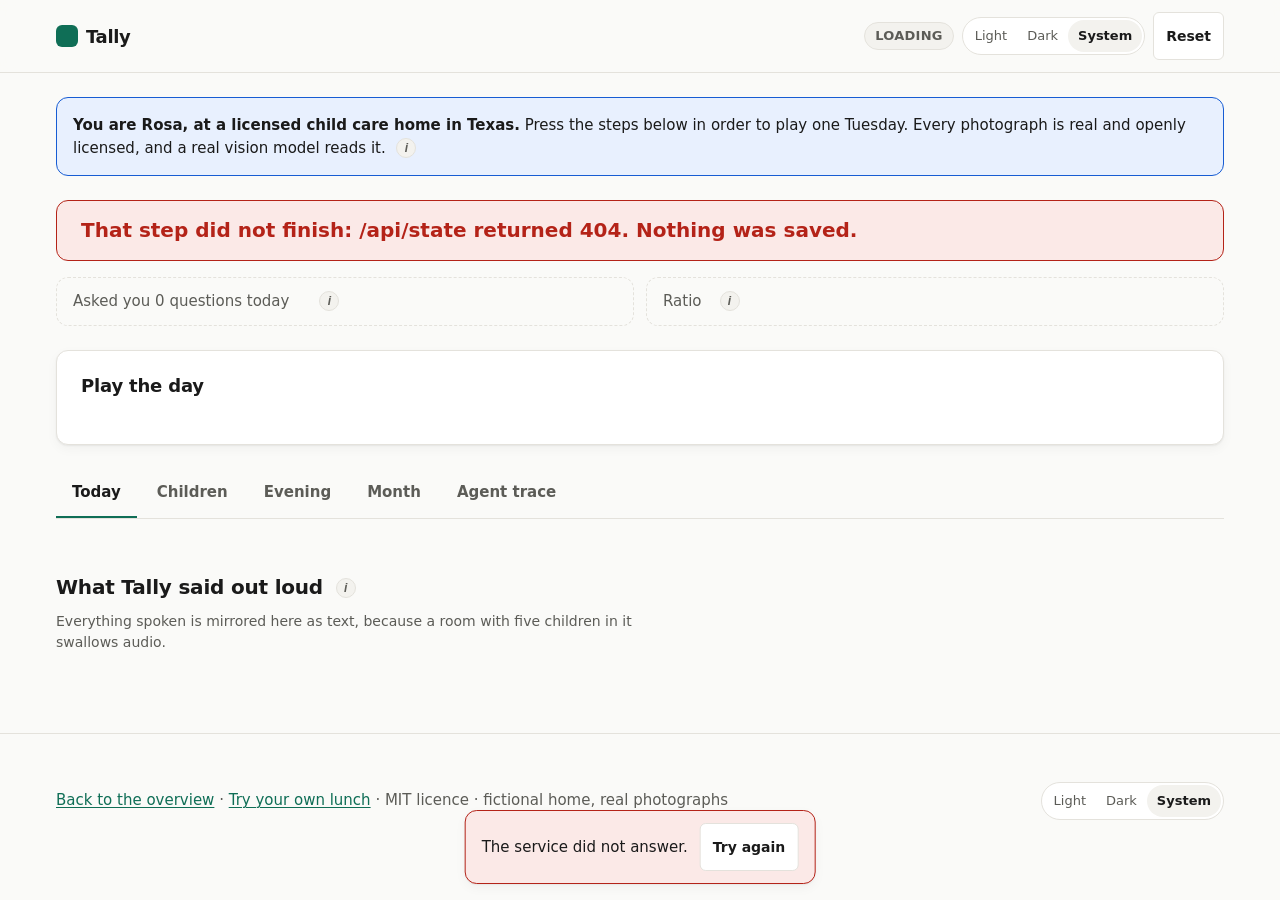
==== web/app.html @ 19abfe96 "feat: bring your own lunch, and a verdict that makes sense without a roster The photo endpoint exist" ====
<!doctype html>
<html lang="en">
<head>
<meta charset="utf-8">
<meta name="viewport" content="width=device-width, initial-scale=1">
<title>Tally: Rosa's day</title>
<meta name="description" content="The live Tally demo. Play one Tuesday at a home child care provider and watch a real vision model read real photographs and a versioned rulebook decide what gets paid.">
<script>
  (function () {
    try {
      var m = localStorage.getItem("tally-theme");
      if (m && m !== "system") document.documentElement.setAttribute("data-theme", m);
    } catch (e) {}
  })();
</script>
<link rel="stylesheet" href="styles.css">
<link rel="stylesheet" href="app.css">
<link rel="icon" href="data:image/svg+xml,<svg xmlns='http://www.w3.org/2000/svg' viewBox='0 0 32 32'><rect width='32' height='32' rx='7' fill='%230F6E56'/></svg>">
</head>
<body class="app">
<a class="skip" href="#main">Skip to content</a>

<header class="site">
  <div class="bar">
    <a class="brand" href="index.html"><span class="mark" aria-hidden="true"></span> Tally</a>
    <div class="header-actions">
      <span class="badge neutral" id="clock" aria-live="polite">loading</span>
      <div class="theme-toggle"></div>
      <button class="btn small" id="reset" type="button">Reset</button>
    </div>
  </div>
</header>

<main id="main" class="wrap" style="padding-top:var(--s5);padding-bottom:var(--s8)">

  <div class="notice" style="margin-bottom:var(--s5)">
    <strong>You are Rosa, at a licensed child care home in Texas.</strong>
    Press the steps below in order to play one Tuesday. Every photograph is real and openly
    licensed, and a real vision model reads it.
    <button class="info" data-tip="judge_mode" data-label="judge mode"></button>
  </div>

  <div class="stack" style="margin-bottom:var(--s5)">
    <div class="status-line" id="status" role="status" aria-live="polite">Loading the day</div>
    <div class="row-2">
      <div class="quiet-meter">
        <span id="quiet-text">Asked you 0 questions today</span>
        <span class="pips" id="quiet-pips" aria-hidden="true"></span>
        <button class="info" data-tip="question_budget" data-label="the question budget"></button>
      </div>
      <div class="quiet-meter">
        <span id="ratio-text">Ratio</span>
        <button class="info" data-tip="ratio" data-label="the ratio"></button>
      </div>
    </div>
  </div>

  <section class="card" style="margin-bottom:var(--s5)" aria-labelledby="steps-h">
    <h2 id="steps-h" style="font-size:1.125rem">Play the day</h2>
    <div class="btn-row" id="steps"></div>
    <p class="small muted" id="step-detail" style="margin-top:var(--s3);margin-bottom:0"></p>
  </section>

  <div class="tabs" role="tablist" aria-label="Sections">
    <button role="tab" id="tab-today" aria-selected="true" aria-controls="panel-today">Today</button>
    <button role="tab" id="tab-children" aria-selected="false" aria-controls="panel-children">Children</button>
    <button role="tab" id="tab-evening" aria-selected="false" aria-controls="panel-evening">Evening</button>
    <button role="tab" id="tab-month" aria-selected="false" aria-controls="panel-month">Month</button>
    <button role="tab" id="tab-trace" aria-selected="false" aria-controls="panel-trace">Agent trace</button>
  </div>

  <div id="panel-today" role="tabpanel" aria-labelledby="tab-today" style="padding-top:var(--s5)">
    <div class="stack" id="meals"></div>
    <h3 style="margin-top:var(--s6)">What Tally said out loud
      <button class="info" data-tip="agent_gate" data-label="spoken output"></button></h3>
    <p class="small muted" style="margin-top:0">Everything spoken is mirrored here as text, because a
      room with five children in it swallows audio.</p>
    <div class="said" id="said"></div>
  </div>

  <div id="panel-children" role="tabpanel" aria-labelledby="tab-children" hidden style="padding-top:var(--s5)">
    <div class="grid cols-3" id="children"></div>
  </div>

  <div id="panel-evening" role="tabpanel" aria-labelledby="tab-evening" hidden style="padding-top:var(--s5)">
    <div class="stack" id="evening"></div>
  </div>

  <div id="panel-month" role="tabpanel" aria-labelledby="tab-month" hidden style="padding-top:var(--s5)">
    <div class="stack" id="month"></div>
  </div>

  <div id="panel-trace" role="tabpanel" aria-labelledby="tab-trace" hidden style="padding-top:var(--s5)">
    <p class="muted small">Every step the agents took, in order.
      <button class="info" data-tip="agentcore_observability" data-label="the trace"></button></p>
    <div class="trace-list" id="trace"></div>
  </div>

</main>

<footer class="site">
  <div class="wrap">
    <div><a href="index.html">Back to the overview</a> &middot; <a href="try.html">Try your own lunch</a> &middot; MIT licence &middot; fictional home, real photographs</div>
    <div class="theme-toggle"></div>
  </div>
</footer>

<script src="infotips.js"></script>
<script src="common.js"></script>
<script src="app.js"></script>
</body>
</html>
---- web/styles.css ----
/* Tally design system. Tokens first, then components.
   Light and dark are both first class. Nothing here depends on a build step. */

:root {
  --bg: #FAFAF8;
  --surface: #FFFFFF;
  --surface-2: #F3F2EE;
  --text: #1A1A1A;
  --text-muted: #5C5C57;
  --border: #E4E2DC;
  --accent: #0F6E56;
  --accent-text: #FFFFFF;
  --accent-soft: #E3F3ED;
  --success: #1F7A4D;
  --success-soft: #E6F4EC;
  --warning: #9A6700;
  --warning-soft: #FBF1DC;
  --danger: #B42318;
  --danger-soft: #FBE9E7;
  --info: #175CD3;
  --info-soft: #E8F0FE;
  --shadow: 0 1px 2px rgba(0, 0, 0, .06), 0 4px 12px rgba(0, 0, 0, .04);

  --r-sm: 6px;
  --r-md: 12px;
  --r-pill: 999px;
  --s1: 4px; --s2: 8px; --s3: 12px; --s4: 16px; --s5: 24px;
  --s6: 32px; --s7: 48px; --s8: 64px; --s9: 96px;
  --sans: Inter, ui-sans-serif, system-ui, -apple-system, "Segoe UI", Roboto, Helvetica, Arial, sans-serif;
  --mono: "JetBrains Mono", ui-monospace, SFMono-Regular, Menlo, Consolas, monospace;
  --maxw: 1200px;
}

@media (prefers-color-scheme: dark) {
  :root:not([data-theme="light"]) {
    --bg: #121212; --surface: #1C1C1C; --surface-2: #262626;
    --text: #ECECEA; --text-muted: #A3A39E; --border: #2E2E2E;
    --accent: #4FC79E; --accent-text: #0E0E0E; --accent-soft: #10281F;
    --success: #4CC38A; --success-soft: #14301F;
    --warning: #F5B324; --warning-soft: #33280D;
    --danger: #F97066; --danger-soft: #341A18;
    --info: #84AEFF; --info-soft: #16233D;
    --shadow: none;
  }
}

:root[data-theme="dark"] {
  --bg: #121212; --surface: #1C1C1C; --surface-2: #262626;
  --text: #ECECEA; --text-muted: #A3A39E; --border: #2E2E2E;
  --accent: #4FC79E; --accent-text: #0E0E0E; --accent-soft: #10281F;
  --success: #4CC38A; --success-soft: #14301F;
  --warning: #F5B324; --warning-soft: #33280D;
  --danger: #F97066; --danger-soft: #341A18;
  --info: #84AEFF; --info-soft: #16233D;
  --shadow: none;
}

*, *::before, *::after { box-sizing: border-box; }

html { color-scheme: light dark; }
:root[data-theme="dark"] { color-scheme: dark; }
:root[data-theme="light"] { color-scheme: light; }

body {
  margin: 0;
  background: var(--bg);
  color: var(--text);
  font-family: var(--sans);
  font-size: 16px;
  line-height: 1.5;
  -webkit-font-smoothing: antialiased;
}

/* Product screens get larger type: chiefs read them on a phone, often over 50. */
body.app { font-size: 18px; }

img, svg { max-width: 100%; }
a { color: var(--accent); text-decoration-thickness: 1px; text-underline-offset: 2px; }
h1, h2, h3, h4 { line-height: 1.2; margin: 0 0 var(--s3); font-weight: 650; letter-spacing: -.01em; }
h1 { font-size: clamp(2rem, 5vw, 3.25rem); }
h2 { font-size: clamp(1.5rem, 3.5vw, 2rem); }
h3 { font-size: 1.25rem; }
p { margin: 0 0 var(--s4); max-width: 68ch; }
ul, ol { max-width: 68ch; }
code, pre { font-family: var(--mono); font-size: .875em; }

:focus-visible {
  outline: 2px solid var(--accent);
  outline-offset: 2px;
  border-radius: var(--r-sm);
}

.skip {
  position: absolute; left: -9999px; top: 0; padding: var(--s3) var(--s4);
  background: var(--accent); color: var(--accent-text); z-index: 100; border-radius: 0 0 var(--r-sm) 0;
}
.skip:focus { left: 0; }

.wrap { max-width: var(--maxw); margin: 0 auto; padding: 0 var(--s4); }
.stack > * + * { margin-top: var(--s4); }
.muted { color: var(--text-muted); }
.small { font-size: .875rem; }
.center { text-align: center; }
.nowrap { white-space: nowrap; }
.scroll-x { overflow-x: auto; }

/* Header ------------------------------------------------------------------ */
header.site {
  position: sticky; top: 0; z-index: 40;
  background: color-mix(in srgb, var(--bg) 88%, transparent);
  backdrop-filter: blur(8px);
  border-bottom: 1px solid var(--border);
}
header.site .bar {
  display: flex; align-items: center; gap: var(--s4);
  max-width: var(--maxw); margin: 0 auto; padding: var(--s3) var(--s4);
}
.brand {
  display: inline-flex; align-items: center; gap: var(--s2);
  font-weight: 700; letter-spacing: -.02em; font-size: 1.125rem;
  color: var(--text); text-decoration: none;
}
.brand .mark {
  width: 22px; height: 22px; border-radius: var(--r-sm);
  background: var(--accent); display: inline-block; flex: none;
}
header.site nav { display: none; margin-left: auto; gap: var(--s4); align-items: center; }
header.site nav a { color: var(--text-muted); text-decoration: none; font-size: .9375rem; }
header.site nav a:hover { color: var(--text); }
.header-actions { margin-left: auto; display: flex; gap: var(--s2); align-items: center; }
header.site nav + .header-actions { margin-left: var(--s4); }
@media (min-width: 900px) { header.site nav { display: flex; } }

/* Buttons ----------------------------------------------------------------- */
.btn {
  display: inline-flex; align-items: center; justify-content: center; gap: var(--s2);
  min-height: 44px; padding: var(--s3) var(--s5);
  border-radius: var(--r-sm); border: 1px solid var(--border);
  background: var(--surface); color: var(--text);
  font: inherit; font-weight: 550; cursor: pointer;
  text-decoration: none; transition: background .15s ease, border-color .15s ease;
}
.btn:hover { background: var(--surface-2); }
.btn.primary { background: var(--accent); color: var(--accent-text); border-color: var(--accent); }
.btn.primary:hover { filter: brightness(1.06); }
.btn:disabled { opacity: .5; cursor: not-allowed; }
.btn.small { min-height: 36px; padding: var(--s2) var(--s3); font-size: .875rem; }
body.app .btn { min-height: 48px; }

.btn-row { display: flex; flex-wrap: wrap; gap: var(--s3); }

/* Theme toggle ------------------------------------------------------------ */
.theme-toggle { display: inline-flex; border: 1px solid var(--border); border-radius: var(--r-pill); padding: 2px; background: var(--surface); }
.theme-toggle button {
  border: 0; background: transparent; color: var(--text-muted); cursor: pointer;
  font: inherit; font-size: .8125rem; padding: 6px 10px; border-radius: var(--r-pill); min-height: 32px;
}
.theme-toggle button[aria-pressed="true"] { background: var(--surface-2); color: var(--text); font-weight: 600; }

/* InfoTip ----------------------------------------------------------------- */
.info {
  display: inline-flex; align-items: center; justify-content: center;
  width: 20px; height: 20px; margin-left: 6px; flex: none;
  border-radius: var(--r-pill); border: 1px solid var(--border);
  background: var(--surface-2); color: var(--text-muted);
  font-size: 12px; font-weight: 700; font-style: italic; line-height: 1;
  cursor: pointer; padding: 0; vertical-align: middle;
}
.info:hover { color: var(--text); border-color: var(--text-muted); }
.info-pop {
  position: absolute; z-index: 60; max-width: min(340px, calc(100vw - 32px));
  background: var(--surface); color: var(--text);
  border: 1px solid var(--border); border-radius: var(--r-md);
  padding: var(--s4); box-shadow: var(--shadow); font-size: .9375rem; line-height: 1.5;
}
.info-pop p { margin: 0 0 var(--s2); }
.info-pop p:last-child { margin: 0; }
.info-pop a { font-weight: 550; }
@media (max-width: 640px) {
  .info-pop {
    position: fixed; left: 0; right: 0; bottom: 0; top: auto; max-width: none;
    border-radius: var(--r-md) var(--r-md) 0 0; padding: var(--s5);
  }
}

/* Cards ------------------------------------------------------------------- */
.card {
  background: var(--surface); border: 1px solid var(--border);
  border-radius: var(--r-md); padding: var(--s5); box-shadow: var(--shadow);
}
.grid { display: grid; gap: var(--s4); }
@media (min-width: 768px) { .grid.cols-2 { grid-template-columns: repeat(2, 1fr); } .grid.cols-3 { grid-template-columns: repeat(3, 1fr); } }
@media (min-width: 900px) { .grid.cols-4 { grid-template-columns: repeat(4, 1fr); } }

/* Level badges: colour is never the only signal. Each has a word and a shape. */
.badge {
  display: inline-flex; align-items: center; gap: 6px;
  padding: 3px 10px; border-radius: var(--r-pill);
  font-size: .8125rem; font-weight: 650; letter-spacing: .02em; text-transform: uppercase;
  border: 1px solid transparent; white-space: nowrap;
}
.badge .shape { font-size: .75em; line-height: 1; }
.badge.critical { background: var(--danger-soft); color: var(--danger); border-color: var(--danger); }
.badge.high { background: var(--warning-soft); color: var(--warning); border-color: var(--warning); }
.badge.elevated { background: var(--info-soft); color: var(--info); border-color: var(--info); }
.badge.low { background: var(--surface-2); color: var(--text-muted); border-color: var(--border); }
.badge.covered { background: var(--success-soft); color: var(--success); border-color: var(--success); }
.badge.neutral { background: var(--surface-2); color: var(--text-muted); border-color: var(--border); }

/* Landing ----------------------------------------------------------------- */
.hero { padding: var(--s8) 0 var(--s7); }
.hero h1 { max-width: 20ch; }
.hero .lede { font-size: clamp(1.0625rem, 2.2vw, 1.25rem); color: var(--text-muted); max-width: 60ch; }
.credibility {
  display: flex; flex-wrap: wrap; gap: var(--s2) var(--s4);
  margin-top: var(--s5); padding-top: var(--s5); border-top: 1px solid var(--border);
  font-size: .9375rem; color: var(--text-muted);
}
.credibility > span { display: inline-flex; align-items: center; }

section.band { padding: var(--s8) 0; border-top: 1px solid var(--border); }
section.band > .wrap > h2 { max-width: 24ch; }
.section-lede { color: var(--text-muted); max-width: 62ch; font-size: 1.0625rem; }

.stat { font-size: clamp(1.75rem, 4vw, 2.25rem); font-weight: 700; letter-spacing: -.02em; display: block; }
.stat-label { font-weight: 600; display: block; margin-bottom: var(--s2); }

.steps { counter-reset: step; display: grid; gap: var(--s4); }
@media (min-width: 900px) { .steps { grid-template-columns: repeat(4, 1fr); } }
.step { position: relative; padding-top: var(--s5); border-top: 2px solid var(--accent); }
.step::before {
  counter-increment: step; content: counter(step);
  position: absolute; top: calc(-1 * var(--s3) - 2px); left: 0;
  width: 26px; height: 26px; border-radius: var(--r-pill);
  background: var(--accent); color: var(--accent-text);
  font-size: .8125rem; font-weight: 700; display: grid; place-items: center;
}
.step h3 { margin-top: var(--s3); font-size: 1.0625rem; }
.step p { font-size: .9375rem; color: var(--text-muted); margin: 0; }

.quote {
  border-left: 3px solid var(--accent); padding-left: var(--s4);
  font-size: 1.125rem; font-style: italic; color: var(--text); max-width: 56ch;
}

table.plain { width: 100%; border-collapse: collapse; font-size: .9375rem; }
table.plain th, table.plain td { text-align: left; padding: var(--s3); border-bottom: 1px solid var(--border); vertical-align: top; }
table.plain th { font-weight: 650; color: var(--text-muted); font-size: .875rem; }

ol.refs { font-size: .9375rem; color: var(--text-muted); padding-left: var(--s5); }
ol.refs li { margin-bottom: var(--s2); }
ol.refs a { color: var(--accent); }

footer.site { border-top: 1px solid var(--border); padding: var(--s7) 0; color: var(--text-muted); font-size: .9375rem; }
footer.site .wrap { display: flex; flex-wrap: wrap; gap: var(--s4); align-items: center; justify-content: space-between; }

/* App --------------------------------------------------------------------- */
.status-line {
  font-size: 1.25rem; font-weight: 650; line-height: 1.35;
  padding: var(--s4) var(--s5); border-radius: var(--r-md);
  border: 1px solid var(--border); background: var(--surface);
  display: flex; align-items: center; gap: var(--s3);
}
.status-line.clear { background: var(--success-soft); border-color: var(--success); color: var(--success); }
.status-line.working { background: var(--warning-soft); border-color: var(--warning); color: var(--warning); }
.status-line.needs_you { background: var(--danger-soft); border-color: var(--danger); color: var(--danger); }

.quiet-meter {
  display: flex; align-items: center; gap: var(--s3);
  font-size: .9375rem; color: var(--text-muted);
  padding: var(--s3) var(--s4); border: 1px dashed var(--border); border-radius: var(--r-md);
}
.pips { display: inline-flex; gap: 5px; }
.pip { width: 11px; height: 11px; border-radius: var(--r-pill); border: 1px solid var(--text-muted); }
.pip.used { background: var(--accent); border-color: var(--accent); }

.tabs { display: flex; gap: var(--s1); border-bottom: 1px solid var(--border); overflow-x: auto; }
.tabs button {
  border: 0; background: transparent; color: var(--text-muted); cursor: pointer;
  font: inherit; font-size: .9375rem; font-weight: 550;
  padding: var(--s3) var(--s4); min-height: 48px;
  border-bottom: 2px solid transparent; white-space: nowrap;
}
.tabs button[aria-selected="true"] { color: var(--text); border-bottom-color: var(--accent); }

.gap-card { border-left: 4px solid var(--border); }
.gap-card.critical { border-left-color: var(--danger); }
.gap-card.high { border-left-color: var(--warning); }
.gap-card.elevated { border-left-color: var(--info); }
.gap-card.covered { border-left-color: var(--success); }
.gap-head { display: flex; flex-wrap: wrap; align-items: center; gap: var(--s3); margin-bottom: var(--s3); }
.gap-window { font-weight: 650; font-size: 1.0625rem; }

.kv { display: grid; grid-template-columns: auto 1fr; gap: var(--s2) var(--s4); font-size: .9375rem; }
.kv dt { color: var(--text-muted); }
.kv dd { margin: 0; font-variant-numeric: tabular-nums; }

.formula {
  font-family: var(--mono); font-size: .8125rem; background: var(--surface-2);
  padding: var(--s3); border-radius: var(--r-sm); overflow-x: auto; white-space: pre; margin: var(--s3) 0 0;
}

/* Phones */
.phones { display: grid; gap: var(--s4); }
@media (min-width: 900px) { .phones { grid-template-columns: 1fr 1fr; } }
.phone {
  border: 1px solid var(--border); border-radius: var(--r-md);
  background: var(--surface-2); display: flex; flex-direction: column; min-height: 420px;
}
.phone-head { padding: var(--s3) var(--s4); border-bottom: 1px solid var(--border); font-weight: 650; font-size: .9375rem; }
.phone-body { flex: 1; overflow-y: auto; padding: var(--s4); display: flex; flex-direction: column; gap: var(--s3); max-height: 460px; }
.bubble {
  max-width: 85%; padding: var(--s3) var(--s4); border-radius: var(--r-md);
  font-size: .9375rem; white-space: pre-wrap; line-height: 1.45;
}
.bubble.out { align-self: flex-start; background: var(--surface); border: 1px solid var(--border); }
.bubble.in { align-self: flex-end; background: var(--accent); color: var(--accent-text); }
.bubble-meta { font-size: .75rem; color: var(--text-muted); margin-top: 4px; }
.phone-foot { padding: var(--s3) var(--s4); border-top: 1px solid var(--border); display: flex; flex-wrap: wrap; gap: var(--s2); }

/* Network. The SVG has a fixed aspect ratio, so cap its width or it fills the card and the
   nodes become enormous on a wide screen. */
.network-map { width: 100%; max-width: 520px; height: auto; display: block; margin: 0 auto; }
.node-label { font-size: 11px; fill: var(--text); font-family: var(--sans); font-weight: 600; }
.edge-label { font-size: 9.5px; fill: var(--text-muted); font-family: var(--sans); }

/* Trace */
.trace-list { display: flex; flex-direction: column; gap: var(--s2); font-family: var(--mono); font-size: .8125rem; }
.trace-row { display: grid; grid-template-columns: 62px 150px 1fr; gap: var(--s3); padding: var(--s2) var(--s3); border-radius: var(--r-sm); background: var(--surface-2); }
.trace-row .k { color: var(--accent); font-weight: 600; }
.trace-row .t { color: var(--text-muted); }
.trace-row .d { overflow-wrap: anywhere; }
@media (max-width: 640px) { .trace-row { grid-template-columns: 1fr; gap: 2px; } }

.notice { padding: var(--s4); border-radius: var(--r-md); background: var(--info-soft); border: 1px solid var(--info); color: var(--text); font-size: .9375rem; }

@media (prefers-reduced-motion: reduce) {
  *, *::before, *::after { animation-duration: .001ms !important; transition-duration: .001ms !important; }
}
---- web/app.css ----
/* Tally product screens. Additions to the shared design system. */

.row-2 { display: grid; gap: var(--s3); }
@media (min-width: 700px) { .row-2 { grid-template-columns: 1fr 1fr; } }

.status-line.alert { background: var(--danger-soft); border-color: var(--danger); color: var(--danger); }
.status-line.fix { background: var(--warning-soft); border-color: var(--warning); color: var(--warning); }
.status-line.ok { background: var(--success-soft); border-color: var(--success); color: var(--success); }

/* A meal, with its photograph beside the verdict. */
.meal { display: grid; gap: var(--s4); }
@media (min-width: 700px) { .meal { grid-template-columns: 190px 1fr; } }
.meal img {
  /* Contain, not cover. A plate photographed after a component was added is a wide image, and
     cropping it to a square hid everything except the middle food. */
  width: 100%; border-radius: var(--r-md); border: 1px solid var(--border);
  aspect-ratio: 4 / 3; object-fit: contain; background: var(--surface-2);
}
.meal-card { border-left: 4px solid var(--border); }
.meal-card.paid { border-left-color: var(--success); }
.meal-card.unpaid { border-left-color: var(--warning); }

/* Components as chips, each carrying its confidence. */
.chips { display: flex; flex-wrap: wrap; gap: var(--s2); margin: var(--s3) 0; }
.chip {
  display: inline-flex; align-items: baseline; gap: 6px;
  padding: 4px 10px; border-radius: var(--r-pill);
  background: var(--surface-2); border: 1px solid var(--border); font-size: .875rem;
}
.chip .comp { color: var(--text-muted); font-size: .8125rem; }
.chip .conf { color: var(--text-muted); font-size: .75rem; font-variant-numeric: tabular-nums; }
.chip.low { border-color: var(--warning); background: var(--warning-soft); }

.said { display: flex; flex-direction: column; gap: var(--s2); }
.said-line {
  padding: var(--s3) var(--s4); border-radius: var(--r-md);
  background: var(--surface); border: 1px solid var(--border); font-size: .9375rem;
  display: flex; gap: var(--s3); align-items: baseline;
}
.said-line .t { color: var(--text-muted); font-size: .8125rem; font-variant-numeric: tabular-nums; flex: none; }
.said-line.alert { border-color: var(--danger); background: var(--danger-soft); }
.said-line.fix { border-color: var(--warning); background: var(--warning-soft); }
.said-line.ask { border-color: var(--info); background: var(--info-soft); }

/* A child card, with their allergy and subsidy state visible at a glance. */
.child-card { display: flex; flex-direction: column; gap: var(--s2); }
.child-card .name { font-weight: 650; font-size: 1.0625rem; }
.child-tags { display: flex; flex-wrap: wrap; gap: 6px; }

.question {
  border: 1px solid var(--border); border-radius: var(--r-md);
  padding: var(--s4); background: var(--surface);
}
.question.safety { border-color: var(--danger); background: var(--danger-soft); }
.question.meal { border-color: var(--warning); background: var(--warning-soft); }
.question .q { font-weight: 550; margin-bottom: var(--s3); }

.note-card { border-left: 3px solid var(--accent); padding-left: var(--s4); }

.money { font-size: 2rem; font-weight: 700; letter-spacing: -.02em; font-variant-numeric: tabular-nums; }
.money.lost { color: var(--warning); }

table.claim { width: 100%; border-collapse: collapse; font-size: .9375rem; }
table.claim th, table.claim td { text-align: left; padding: var(--s3); border-bottom: 1px solid var(--border); }
table.claim td.num, table.claim th.num { text-align: right; font-variant-numeric: tabular-nums; }

/* Connection banner. The demo runs against a live service, so losing it should be legible
   rather than a spinner that never stops. */
.conn {
  position: fixed; left: 50%; transform: translateX(-50%); bottom: var(--s4);
  z-index: 80; max-width: min(560px, calc(100vw - 32px));
  padding: var(--s3) var(--s4); border-radius: var(--r-md);
  font-size: .9375rem; box-shadow: var(--shadow);
  display: flex; gap: var(--s3); align-items: center;
  border: 1px solid var(--warning); background: var(--warning-soft); color: var(--text);
}
.conn.gone { border-color: var(--danger); background: var(--danger-soft); }
.conn button { flex: none; }
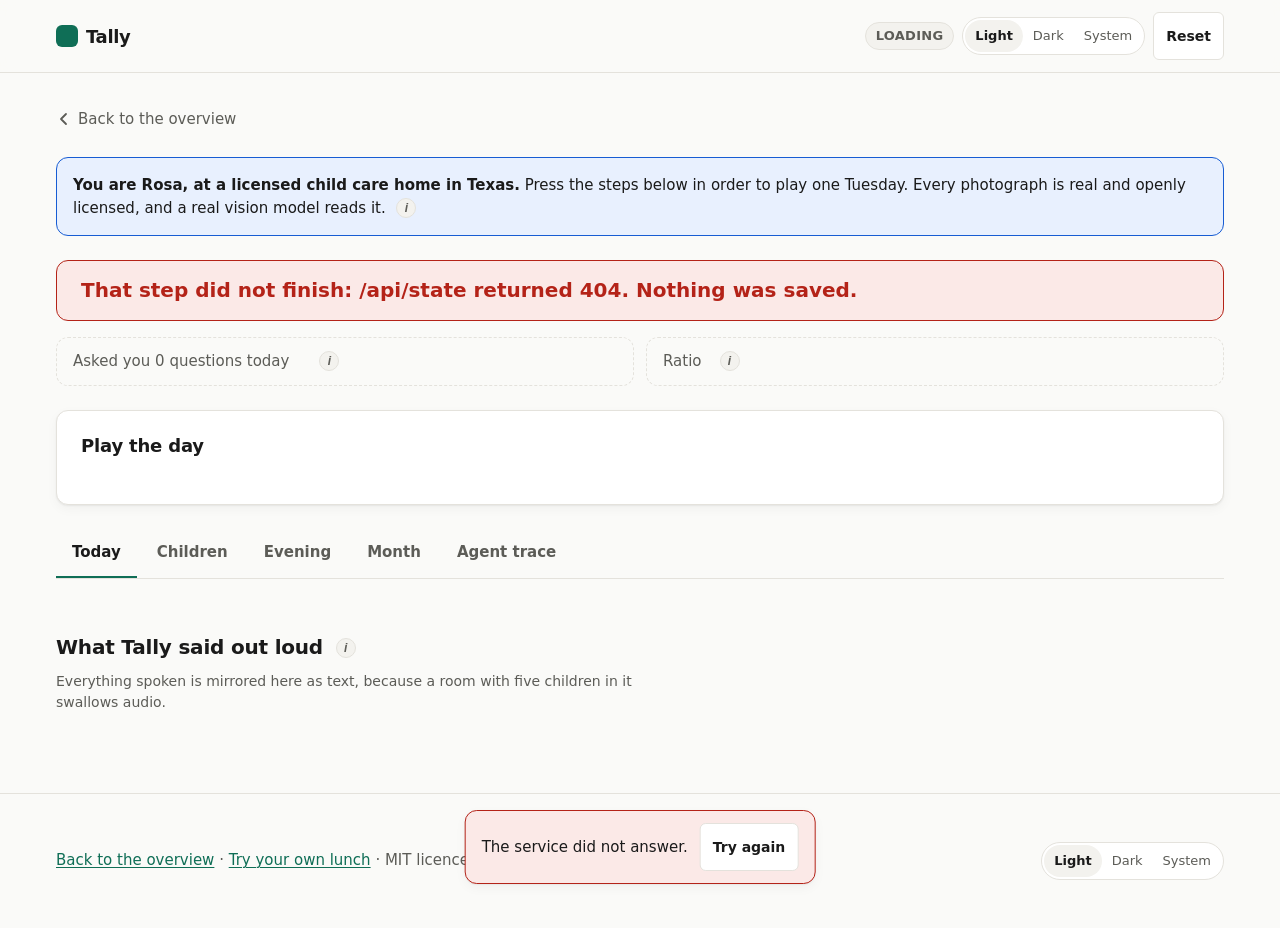
==== commit f6561d46: "fix: the header, a back link on every page, and light by default Same three fixes as Turnout, from t" ====
--- a/web/app.html
+++ b/web/app.html
@@ -9,7 +9,7 @@
   (function () {
     try {
       var m = localStorage.getItem("tally-theme");
-      if (m && m !== "system") document.documentElement.setAttribute("data-theme", m);
+      document.documentElement.setAttribute("data-theme", m && m !== "system" ? m : "light");
     } catch (e) {}
   })();
 </script>
@@ -32,6 +32,8 @@
 </header>
 
 <main id="main" class="wrap" style="padding-top:var(--s5);padding-bottom:var(--s8)">
+  <a class="backlink" href="index.html"><svg width="16" height="16" viewBox="0 0 16 16" aria-hidden="true" fill="none" stroke="currentColor" stroke-width="1.8" stroke-linecap="round" stroke-linejoin="round"><path d="M10 3 L5 8 l5 5"/></svg>Back to the overview</a>
+
 
   <div class="notice" style="margin-bottom:var(--s5)">
     <strong>You are Rosa, at a licensed child care home in Texas.</strong>
--- a/web/styles.css
+++ b/web/styles.css
@@ -129,7 +129,21 @@
 header.site nav a:hover { color: var(--text); }
 .header-actions { margin-left: auto; display: flex; gap: var(--s2); align-items: center; }
 header.site nav + .header-actions { margin-left: var(--s4); }
-@media (min-width: 900px) { header.site nav { display: flex; } }
+@media (min-width: 1040px) { header.site nav { display: flex; } }
+
+/* The primary action never wraps. It wrapped onto four lines when the navigation grew, which is
+   the sort of thing that only shows up in a browser at a real width. */
+header.site .header-actions .btn { white-space: nowrap; }
+header.site nav a { white-space: nowrap; }
+
+/* Back link. At the top of the content, where a person looks for it, not only in the footer. */
+.backlink {
+  display: inline-flex; align-items: center; gap: 6px;
+  color: var(--text-muted); text-decoration: none; font-size: .9375rem;
+  padding: var(--s2) 0; margin-bottom: var(--s4); min-height: 44px;
+}
+.backlink:hover { color: var(--text); }
+.backlink svg { flex: none; }
 
 /* Buttons ----------------------------------------------------------------- */
 .btn {
@@ -212,9 +226,12 @@
 .hero h1 { max-width: 20ch; }
 .hero .lede { font-size: clamp(1.0625rem, 2.2vw, 1.25rem); color: var(--text-muted); max-width: 60ch; }
 .credibility {
-  display: flex; flex-wrap: wrap; gap: var(--s2) var(--s4);
+  display: flex; flex-wrap: wrap; gap: var(--s2) var(--s5);
   margin-top: var(--s5); padding-top: var(--s5); border-top: 1px solid var(--border);
   font-size: .9375rem; color: var(--text-muted);
+  /* It is a paragraph, so it inherited the 68ch reading limit and stacked into three lines even on
+     a wide screen. These are three short credibility markers, not prose. */
+  max-width: none;
 }
 .credibility > span { display: inline-flex; align-items: center; }
 
@@ -334,6 +351,28 @@
 
 .notice { padding: var(--s4); border-radius: var(--r-md); background: var(--info-soft); border: 1px solid var(--info); color: var(--text); font-size: .9375rem; }
 
+/* Phone header. The brand, a three-way theme toggle and a call to action do not fit in 390px, and
+   the overflow pushed the whole page sideways. The toggle moves to the footer below 640px, where
+   there is already one, and the action keeps the space. */
+@media (max-width: 640px) {
+  header.site .header-actions .theme-toggle { display: none; }
+  header.site .bar { gap: var(--s3); padding-left: var(--s3); padding-right: var(--s3); }
+  header.site .header-actions .btn { padding: var(--s3) var(--s4); }
+  .brand { font-size: 1.0625rem; }
+}
+
+/* A grid item defaults to min-width:auto, so a long unbroken line inside one, such as a curl
+   command, makes the item refuse to shrink and the page scrolls sideways. This is the fix for the
+   whole class of that bug. */
+.grid > *, .steps > *, .row-2 > * { min-width: 0; }
+.card { min-width: 0; overflow-wrap: break-word; }
+.tabs { max-width: 100%; }
+pre, .formula { max-width: 100%; }
+
+/* Never, on any page. The design system says the body does not scroll sideways, so this is the
+   backstop that makes that true rather than aspirational. */
+html, body { overflow-x: clip; }
+
 @media (prefers-reduced-motion: reduce) {
   *, *::before, *::after { animation-duration: .001ms !important; transition-duration: .001ms !important; }
 }
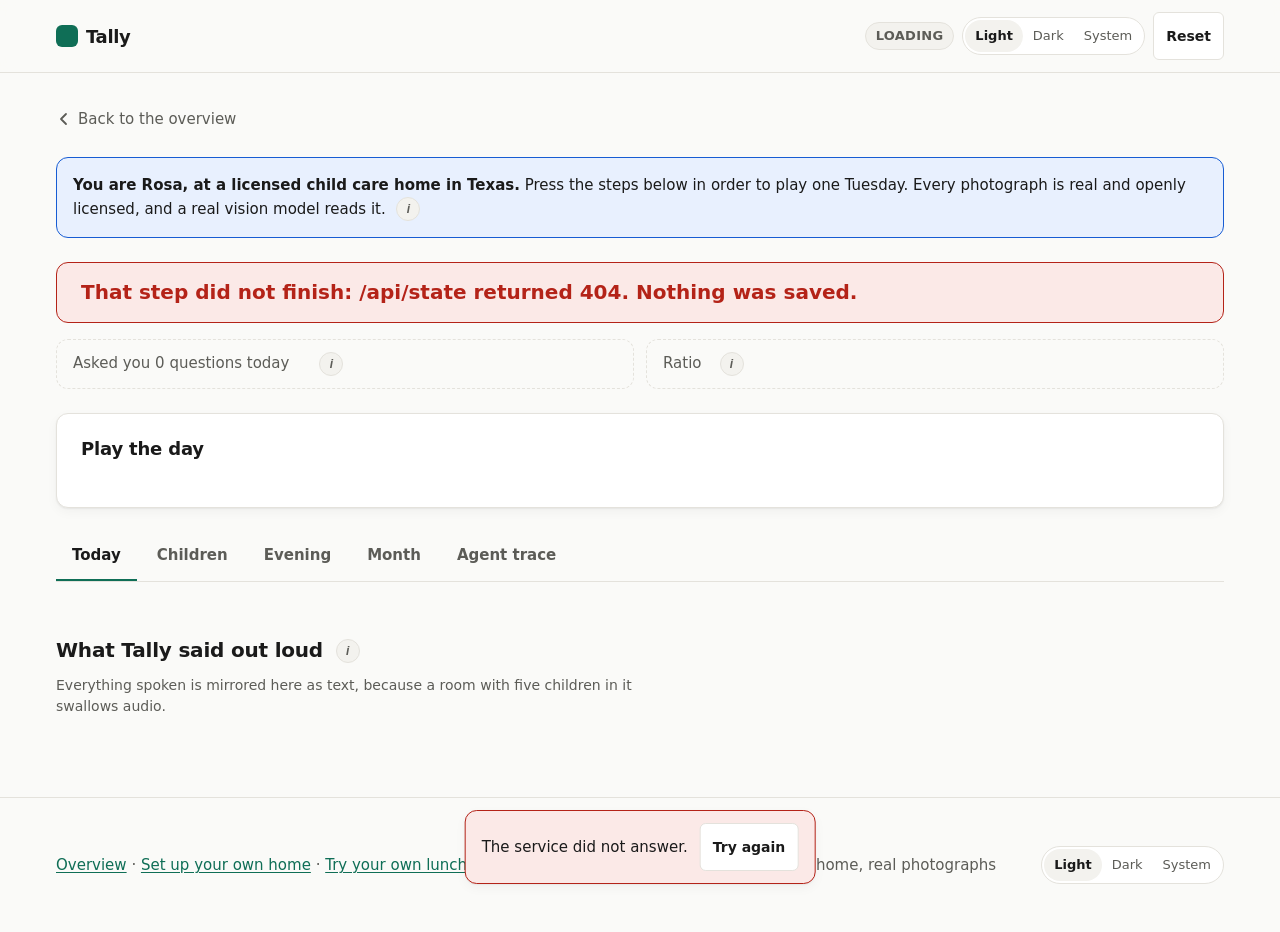
==== commit 96051638: "feat: a way in, and the other side of the desk Two pages Tally did not have, both for people who are" ====
--- a/web/app.html
+++ b/web/app.html
@@ -59,6 +59,7 @@
 
   <section class="card" style="margin-bottom:var(--s5)" aria-labelledby="steps-h">
     <h2 id="steps-h" style="font-size:1.125rem">Play the day</h2>
+    <div class="notice" id="shared-note" hidden style="margin-bottom:var(--s4)"></div>
     <div class="btn-row" id="steps"></div>
     <p class="small muted" id="step-detail" style="margin-top:var(--s3);margin-bottom:0"></p>
   </section>
@@ -102,7 +103,10 @@
 
 <footer class="site">
   <div class="wrap">
-    <div><a href="index.html">Back to the overview</a> &middot; <a href="try.html">Try your own lunch</a> &middot; MIT licence &middot; fictional home, real photographs</div>
+    <div><a href="index.html">Overview</a> &middot; <a href="start.html">Set up your own home</a>
+      &middot; <a href="try.html">Try your own lunch</a>
+      &middot; <a href="sponsor.html">The sponsor's month</a>
+      &middot; MIT licence &middot; fictional home, real photographs</div>
     <div class="theme-toggle"></div>
   </div>
 </footer>
--- a/web/styles.css
+++ b/web/styles.css
@@ -13,7 +13,9 @@
   --accent-soft: #E3F3ED;
   --success: #1F7A4D;
   --success-soft: #E6F4EC;
-  --warning: #9A6700;
+  --warning: #855800;  /* 5.5:1 on warning-soft. The old #9A6700 was 4.34, which
+                          passes only as large text, and axe counts weight 650 as
+                          not bold, so it failed a real audit. */
   --warning-soft: #FBF1DC;
   --danger: #B42318;
   --danger-soft: #FBE9E7;
@@ -174,7 +176,9 @@
 /* InfoTip ----------------------------------------------------------------- */
 .info {
   display: inline-flex; align-items: center; justify-content: center;
-  width: 20px; height: 20px; margin-left: 6px; flex: none;
+  /* 24 by 24 is the WCAG 2.2 AA minimum target size (2.5.8). The glyph stays small; the button
+     around it does not. */
+  width: 24px; height: 24px; margin-left: 6px; flex: none;
   border-radius: var(--r-pill); border: 1px solid var(--border);
   background: var(--surface-2); color: var(--text-muted);
   font-size: 12px; font-weight: 700; font-style: italic; line-height: 1;
@@ -376,3 +380,11 @@
 @media (prefers-reduced-motion: reduce) {
   *, *::before, *::after { animation-duration: .001ms !important; transition-duration: .001ms !important; }
 }
+
+/* WCAG 2.2 AA target size (2.5.8). Two links stacked in a table cell with only a <br> between them
+   sit closer than 24 CSS pixels apart, which axe reports and a thumb agrees with. */
+table.plain td a { display: inline-block; padding: 5px 0; }
+
+/* A block that scrolls has to be reachable by keyboard, or its content is unreadable without a
+   mouse. common.js gives every code block tabindex 0; this is the focus ring for it. */
+pre.formula:focus-visible { outline: 2px solid var(--accent); outline-offset: 2px; }
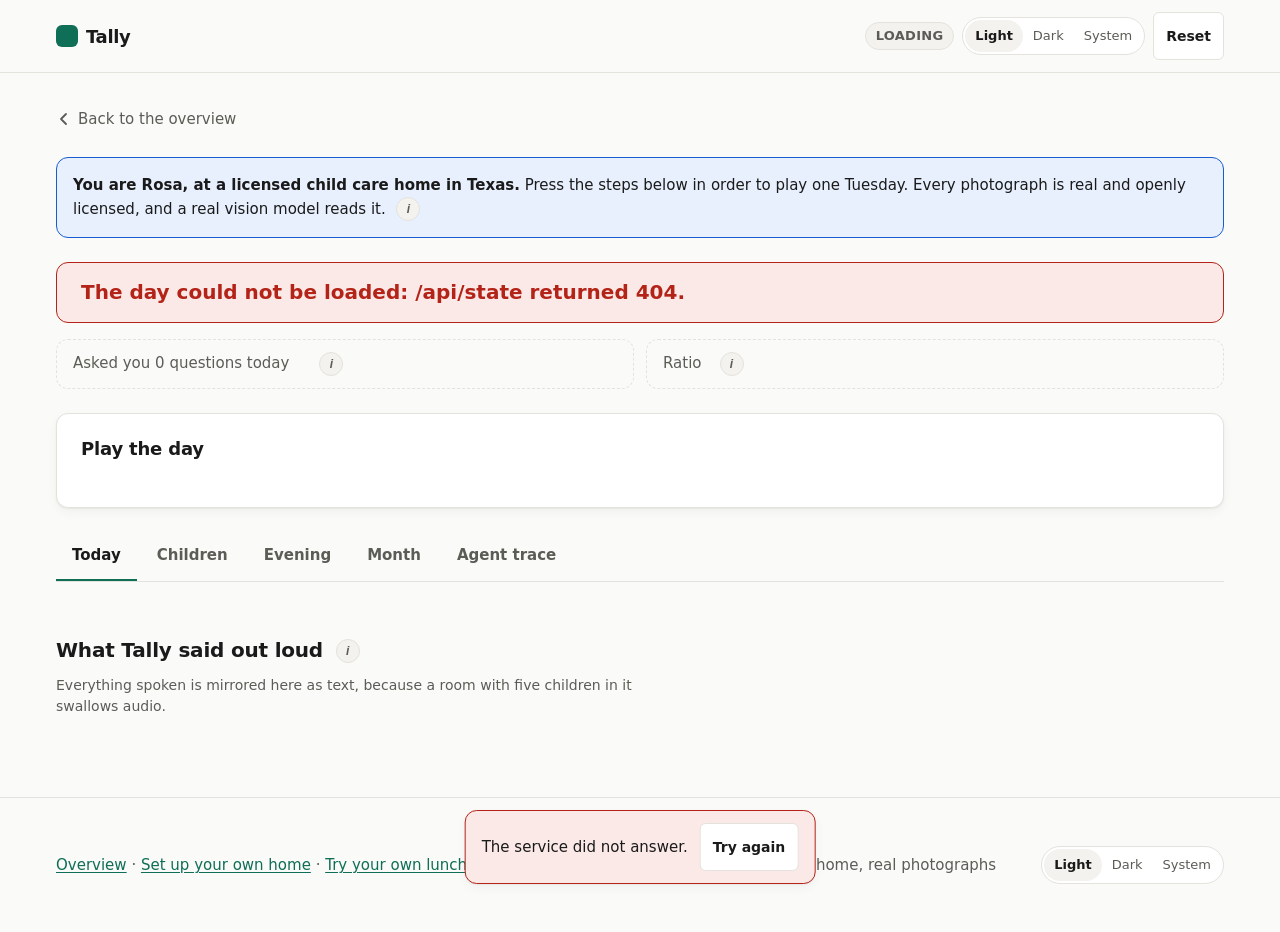
==== commit 6fed9a7e: "Fix what the accessibility audit cannot see, starting with a page no keyboard could use axe-core has" ====
--- a/web/app.html
+++ b/web/app.html
@@ -5,6 +5,21 @@
 <meta name="viewport" content="width=device-width, initial-scale=1">
 <title>Tally: Rosa's day</title>
 <meta name="description" content="The live Tally demo. Play one Tuesday at a home child care provider and watch a real vision model read real photographs and a versioned rulebook decide what gets paid.">
+<!-- Link preview. A shared URL with no card is the first impression wasted. -->
+<meta property="og:type" content="website">
+<meta property="og:site_name" content="Tally">
+<meta property="og:title" content="Tally: Rosa's day">
+<meta property="og:description" content="The live Tally demo. Play one Tuesday at a home child care provider and watch a real vision model read real photographs and a versioned rulebook decide what gets paid.">
+<meta property="og:url" content="https://dtvxrkiam6.us-east-1.awsapprunner.com/app.html">
+<meta property="og:image" content="https://dtvxrkiam6.us-east-1.awsapprunner.com/social.png">
+<meta property="og:image:width" content="1200">
+<meta property="og:image:height" content="630">
+<meta property="og:image:alt" content="Tally, built with the Strands Agents SDK on Amazon Bedrock">
+<meta name="twitter:card" content="summary_large_image">
+<meta name="twitter:title" content="Tally: Rosa's day">
+<meta name="twitter:description" content="The live Tally demo. Play one Tuesday at a home child care provider and watch a real vision model read real photographs and a versioned rulebook decide what gets paid.">
+<meta name="twitter:image" content="https://dtvxrkiam6.us-east-1.awsapprunner.com/social.png">
+
 <script>
   (function () {
     try {
@@ -24,7 +39,11 @@
   <div class="bar">
     <a class="brand" href="index.html"><span class="mark" aria-hidden="true"></span> Tally</a>
     <div class="header-actions">
-      <span class="badge neutral" id="clock" aria-live="polite">loading</span>
+      <!-- No aria-live here on purpose. This is a label showing the simulated clock, not a
+           status. It is rewritten on every render, so announcing it meant every action
+           was read out twice, the second time as a bare time with no context. The status
+           line below is the live region that matters. -->
+      <span class="badge neutral" id="clock">loading</span>
       <div class="theme-toggle"></div>
       <button class="btn small" id="reset" type="button">Reset</button>
     </div>
--- a/web/styles.css
+++ b/web/styles.css
@@ -385,6 +385,5 @@
    sit closer than 24 CSS pixels apart, which axe reports and a thumb agrees with. */
 table.plain td a { display: inline-block; padding: 5px 0; }
 
-/* A block that scrolls has to be reachable by keyboard, or its content is unreadable without a
-   mouse. common.js gives every code block tabindex 0; this is the focus ring for it. */
-pre.formula:focus-visible { outline: 2px solid var(--accent); outline-offset: 2px; }
+/* A scrollable region takes keyboard focus (see common.js), so it needs a visible focus ring. */
+pre.formula:focus-visible, .scroll-x:focus-visible { outline: 2px solid var(--accent); outline-offset: 2px; }
--- a/web/app.css
+++ b/web/app.css
@@ -57,6 +57,15 @@
 
 .note-card { border-left: 3px solid var(--accent); padding-left: var(--s4); }
 
+/* A question the gate did not have to spend. Quieter than a note home on purpose: this is
+   the absence of an interruption, and it should not look like one. */
+.recall {
+  border-left: 3px solid var(--border);
+  padding-left: var(--s4);
+  margin-top: var(--s4);
+  color: var(--text-muted);
+}
+
 .money { font-size: 2rem; font-weight: 700; letter-spacing: -.02em; font-variant-numeric: tabular-nums; }
 .money.lost { color: var(--warning); }
 
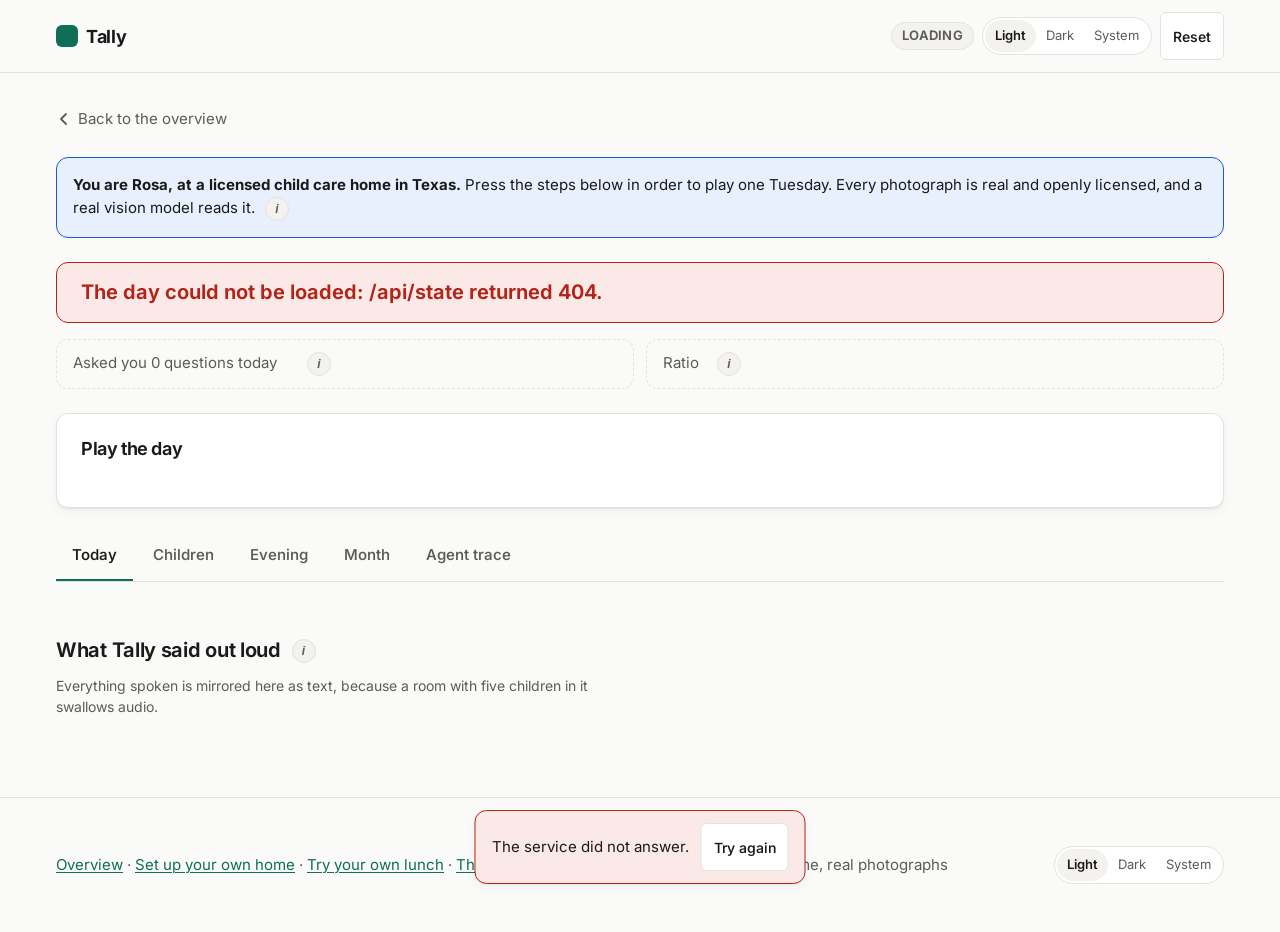
==== commit 3eeac97d: "Stop the answer buttons stretching, and ship the typefaces this design was drawn in Yes, No and Not " ====
--- a/web/app.html
+++ b/web/app.html
@@ -28,6 +28,8 @@
     } catch (e) {}
   })();
 </script>
+<link rel="preload" href="fonts/inter.woff2" as="font" type="font/woff2" crossorigin>
+<link rel="stylesheet" href="fonts.css">
 <link rel="stylesheet" href="styles.css">
 <link rel="stylesheet" href="app.css">
 <link rel="icon" href="data:image/svg+xml,<svg xmlns='http://www.w3.org/2000/svg' viewBox='0 0 32 32'><rect width='32' height='32' rx='7' fill='%230F6E56'/></svg>">
--- a/web/fonts.css
+++ b/web/fonts.css
@@ -0,0 +1,26 @@
+/* The typefaces this design was drawn in, served from here rather than a third party.
+
+   Both were named in the tokens from the start and neither was ever loaded, so every
+   visitor read the fallback and the type scale was tuned against a face nobody saw.
+
+   Self-hosted on purpose: no third-party request, nothing leaked to a font CDN, and one
+   less thing that can be down. Latin subset only, which is what these sites are written
+   in. Both faces are SIL Open Font License; see fonts/OFL.txt.
+
+   Regenerate with tools/fetch_fonts.py. */
+@font-face {
+  font-family: 'Inter';
+  font-style: normal;
+  font-weight: 400 700;
+  font-display: swap;
+  src: url('fonts/inter.woff2') format('woff2');
+  unicode-range: U+0000-00FF, U+0131, U+0152-0153, U+02BB-02BC, U+02C6, U+02DA, U+02DC, U+0304, U+0308, U+0329, U+2000-206F, U+20AC, U+2122, U+2191, U+2193, U+2212, U+2215, U+FEFF, U+FFFD;
+}
+@font-face {
+  font-family: 'JetBrains Mono';
+  font-style: normal;
+  font-weight: 400 600;
+  font-display: swap;
+  src: url('fonts/jetbrains-mono.woff2') format('woff2');
+  unicode-range: U+0000-00FF, U+0131, U+0152-0153, U+02BB-02BC, U+02C6, U+02DA, U+02DC, U+0304, U+0308, U+0329, U+2000-206F, U+20AC, U+2122, U+2191, U+2193, U+2212, U+2215, U+FEFF, U+FFFD;
+}
--- a/web/styles.css
+++ b/web/styles.css
@@ -387,3 +387,94 @@
 
 /* A scrollable region takes keyboard focus (see common.js), so it needs a visible focus ring. */
 pre.formula:focus-visible, .scroll-x:focus-visible { outline: 2px solid var(--accent); outline-offset: 2px; }
+
+/* The API section: a key you can mint, and the endpoints answering live ------------------
+   Everything below styles evidence rather than decoration, so it takes its colours from the
+   same tokens as the rest of the page and reads in both themes. */
+.keyout { margin-top: var(--s4); }
+.keyline {
+  display: block; font-family: var(--mono); font-size: .9375rem;
+  padding: var(--s3) var(--s4); border-radius: var(--r-sm);
+  background: var(--surface-2); border: 1px solid var(--border);
+  color: var(--text); overflow-wrap: anywhere; user-select: all;
+}
+.keyout p { margin: var(--s3) 0 0; }
+
+.runout { margin-top: var(--s4); overflow-x: auto; }
+.runs { width: 100%; border-collapse: collapse; font-size: .875rem; }
+.runs th, .runs td {
+  text-align: left; padding: var(--s2) var(--s3);
+  border-bottom: 1px solid var(--border); vertical-align: top;
+}
+.runs th { font-size: .8125rem; color: var(--text-muted); font-weight: 600; white-space: nowrap; }
+.runs td { font-variant-numeric: tabular-nums; }
+.runs code { font-family: var(--mono); font-size: .8125rem; white-space: nowrap; }
+/* Status is carried by a word and a colour, never colour alone. */
+.runs tr.ok td:nth-child(2) { color: var(--success); font-weight: 600; }
+.runs tr.bad td:nth-child(2) { color: var(--danger); font-weight: 600; }
+.runs .peek {
+  font-family: var(--mono); font-size: .75rem; color: var(--text-muted);
+  max-width: 42ch; overflow-wrap: anywhere;
+}
+@media (max-width: 640px) {
+  .runs .peek { display: none; }
+}
+
+/* Optical refinements, now that the typefaces actually load ------------------------------
+   The scale, the weights and the tracking here were all chosen for Inter, and until the faces
+   were shipped every one of them was being applied to a system fallback with different metrics.
+   With the real face in place a few things want adjusting, and a few become possible.
+
+   Nothing below changes a colour, a size or a spacing token. It is the layer above those: how
+   type sits, where lines break, and how a control answers when you touch it. */
+
+/* Inter is drawn tight and wants more negative tracking as it gets larger. At display sizes the
+   previous -.01em left the headline looking spaced out; this is closer to how the face is meant
+   to set. */
+h1 { letter-spacing: -.028em; }
+h2 { letter-spacing: -.022em; }
+h3 { letter-spacing: -.015em; }
+
+/* A headline that leaves one word alone on the last line reads as an accident. balance evens the
+   lines; pretty stops a paragraph ending on a single short word. Both degrade to nothing in a
+   browser that does not have them. */
+h1, h2, h3, h4, .status-line, .stat-label { text-wrap: balance; }
+p, li, .lede, .section-lede { text-wrap: pretty; }
+
+/* Figures that sit above or beside each other have to line up, which proportional digits will not
+   do. This is the whole reason tabular numerals exist. */
+.stat, .runs td, .kv dd, .quota, .clock, .badge, table td, table th {
+  font-variant-numeric: tabular-nums;
+}
+
+/* The credibility row wrapped as inline items, so the third fell to a second line and sat under
+   nothing in particular. A grid gives each claim its own column and a common baseline. */
+@media (min-width: 860px) {
+  .credibility {
+    display: grid;
+    grid-template-columns: repeat(auto-fit, minmax(15rem, 1fr));
+    gap: var(--s3) var(--s5);
+    align-items: start;
+  }
+}
+
+/* A control should answer when you touch it. Short enough not to feel laggy, long enough to read
+   as deliberate rather than as a flicker. The reduced-motion block later in this file nulls every
+   duration, so this costs nothing to anyone who has asked for stillness. */
+.btn, .theme-toggle button, [role="tab"], .info {
+  transition: background-color .14s ease, border-color .14s ease,
+              color .14s ease, transform .14s ease;
+}
+.btn:not(:disabled):active { transform: translateY(1px); }
+
+/* Two rings rather than one: the accent, and a gap in the page colour so the ring reads on a
+   button whose own fill is the accent. */
+:focus-visible {
+  outline: 2px solid var(--accent);
+  outline-offset: 2px;
+  box-shadow: 0 0 0 4px var(--bg);
+}
+
+/* Hairlines look heavier than they are on a high density screen. Where a border is only there to
+   separate, let it be quieter than where a border is holding something in. */
+.credibility, .runs th, .runs td { border-color: color-mix(in srgb, var(--border) 70%, transparent); }
--- a/web/app.css
+++ b/web/app.css
@@ -51,9 +51,20 @@
   border: 1px solid var(--border); border-radius: var(--r-md);
   padding: var(--s4); background: var(--surface);
 }
-.question.safety { border-color: var(--danger); background: var(--danger-soft); }
-.question.meal { border-color: var(--warning); background: var(--warning-soft); }
-.question .q { font-weight: 550; margin-bottom: var(--s3); }
+.question.q-safety { border-color: var(--danger); background: var(--danger-soft); }
+.question.q-meal { border-color: var(--warning); background: var(--warning-soft); }
+.question .q { font-weight: 550; margin-bottom: var(--s3); max-width: 62ch; }
+
+/* An answer button is sized by its label, never by whatever is beside it. Yes, No and Not sure
+   were 46 wide and 120 tall, because the card had inherited a two column grid and the buttons
+   stretched to fill the row. Three tall thin slabs, all the same size whatever they said. */
+.question .btn-row { align-items: flex-start; }
+.question .btn-row .btn {
+  flex: 0 0 auto;
+  min-height: 44px;
+  min-width: 5.5rem;
+  padding-inline: var(--s4);
+}
 
 .note-card { border-left: 3px solid var(--accent); padding-left: var(--s4); }
 
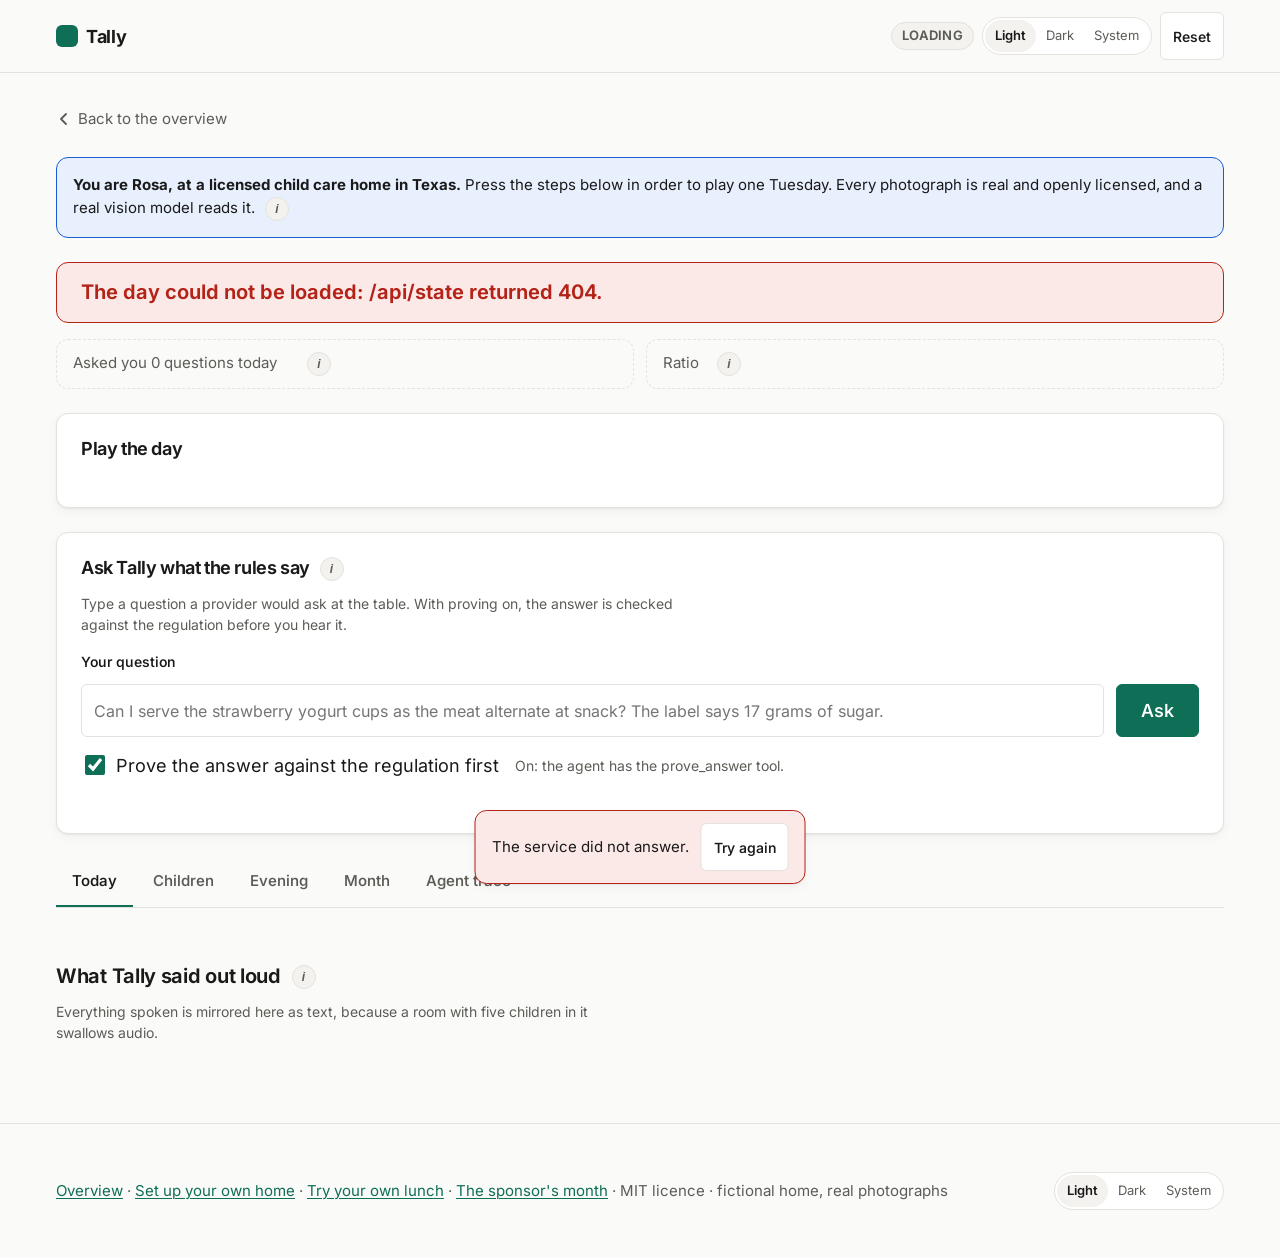
==== commit 0c98aabe: "Reach prove_answer three ways, measure it, and audit Tally's own rulebook with it - Ask Tally box on" ====
--- a/web/app.html
+++ b/web/app.html
@@ -85,6 +85,29 @@
     <p class="small muted" id="step-detail" style="margin-top:var(--s3);margin-bottom:0"></p>
   </section>
 
+  <section class="card" style="margin-bottom:var(--s5)" aria-labelledby="ask-h">
+    <h2 id="ask-h" style="font-size:1.125rem">Ask Tally what the rules say
+      <button class="info" data-tip="prove_answer" data-label="proved answers"></button></h2>
+    <p class="small muted" style="margin:var(--s1) 0 var(--s4)">Type a question a provider would ask
+      at the table. With proving on, the answer is checked against the regulation before you hear it.</p>
+    <form id="ask-form" class="ask-form">
+      <label for="ask-text" class="small" style="font-weight:550">Your question</label>
+      <div class="ask-row">
+        <input id="ask-text" name="text" type="text" autocomplete="off" required
+               placeholder="Can I serve the strawberry yogurt cups as the meat alternate at snack? The label says 17 grams of sugar." />
+        <button class="btn primary" type="submit" id="ask-go">Ask</button>
+      </div>
+      <div class="ask-options">
+        <label class="check"><input type="checkbox" id="ask-prove" checked>
+          Prove the answer against the regulation first</label>
+        <span class="small muted" id="ask-mode">On: the agent has the prove_answer tool.</span>
+      </div>
+      <div class="btn-row" id="ask-examples" aria-label="Example questions"></div>
+    </form>
+    <div id="ask-answer" class="ask-answer" role="status" aria-live="polite" hidden></div>
+    <div class="stack" id="proofs" style="margin-top:var(--s4)"></div>
+  </section>
+
   <div class="tabs" role="tablist" aria-label="Sections">
     <button role="tab" id="tab-today" aria-selected="true" aria-controls="panel-today">Today</button>
     <button role="tab" id="tab-children" aria-selected="false" aria-controls="panel-children">Children</button>
--- a/web/app.css
+++ b/web/app.css
@@ -61,7 +61,10 @@
 .question .btn-row { align-items: flex-start; }
 .question .btn-row .btn {
   flex: 0 0 auto;
-  min-height: 44px;
+  /* 48, not 44. body.app .btn sets 48 for every control in the app, and the first version of
+     this rule quietly undercut it. The audit caught that the moment it learned to play the demo
+     and look at a populated screen. */
+  min-height: 48px;
   min-width: 5.5rem;
   padding-inline: var(--s4);
 }
@@ -96,3 +99,38 @@
 }
 .conn.gone { border-color: var(--danger); background: var(--danger-soft); }
 .conn button { flex: none; }
+
+/* Ask Tally: the question box and the proof receipts ------------------------ */
+.ask-form { display: grid; gap: var(--s3); }
+.ask-row { display: grid; grid-template-columns: 1fr auto; gap: var(--s3); }
+.ask-row input {
+  min-width: 0; min-height: 48px; padding: var(--s2) var(--s3); font: inherit; font-size: 1rem;
+  color: var(--text); background: var(--surface); border: 1px solid var(--border); border-radius: var(--r-sm);
+}
+.ask-row input:focus-visible { outline: 2px solid var(--accent); outline-offset: 2px; border-color: var(--accent); }
+.ask-options { display: flex; flex-wrap: wrap; align-items: center; gap: var(--s2) var(--s4); }
+.check { display: inline-flex; align-items: center; gap: var(--s2); min-height: 32px; cursor: pointer; }
+.check input { width: 20px; height: 20px; accent-color: var(--accent); }
+.ask-answer { padding: var(--s3) var(--s4); border-radius: var(--r-md); border: 1px solid var(--border);
+  background: var(--surface-2); font-size: 1.0625rem; line-height: 1.5; margin-top: var(--s4); }
+.ask-answer.ok { border-color: var(--success); background: var(--success-soft); }
+.ask-answer.alert { border-color: var(--danger); background: var(--danger-soft); }
+.ask-answer.ask { border-color: var(--info); background: var(--info-soft); }
+.ask-answer .who { display: block; font-size: .8125rem; color: var(--text-muted); margin-bottom: var(--s1); }
+
+.proof { padding: var(--s4); border-radius: var(--r-md); border: 1px solid var(--border); background: var(--surface); }
+.proof-head { display: flex; flex-wrap: wrap; align-items: center; gap: var(--s2) var(--s3); }
+.proof-head .when { color: var(--text-muted); font-size: .8125rem; font-variant-numeric: tabular-nums; margin-left: auto; }
+.proof-q { margin: var(--s3) 0 0; color: var(--text-muted); font-size: .9375rem; }
+.proof-a { margin: var(--s1) 0 0; font-size: 1rem; }
+.proof-a.struck { text-decoration: line-through; text-decoration-color: var(--danger); text-decoration-thickness: 2px; color: var(--text-muted); }
+.proof .rule { margin: var(--s3) 0 0; padding: var(--s2) var(--s3); border-radius: var(--r-sm);
+  background: var(--surface-2); font-size: .9375rem; }
+.proof .rule.breaks { background: var(--danger-soft); }
+.proof .rule.holds { background: var(--success-soft); }
+.proof .rule.missing { background: var(--warning-soft); }
+.proof .rule strong { display: block; font-size: .8125rem; margin-bottom: 2px; }
+.proof .facts { display: flex; flex-wrap: wrap; gap: var(--s2); margin: var(--s3) 0 0; }
+.proof .facts .chip { font-size: .8125rem; }
+.proof .stamp { margin: var(--s3) 0 0; color: var(--text-muted); font-size: .75rem; font-variant-numeric: tabular-nums; }
+@media (max-width: 640px) { .ask-row { grid-template-columns: 1fr; } }
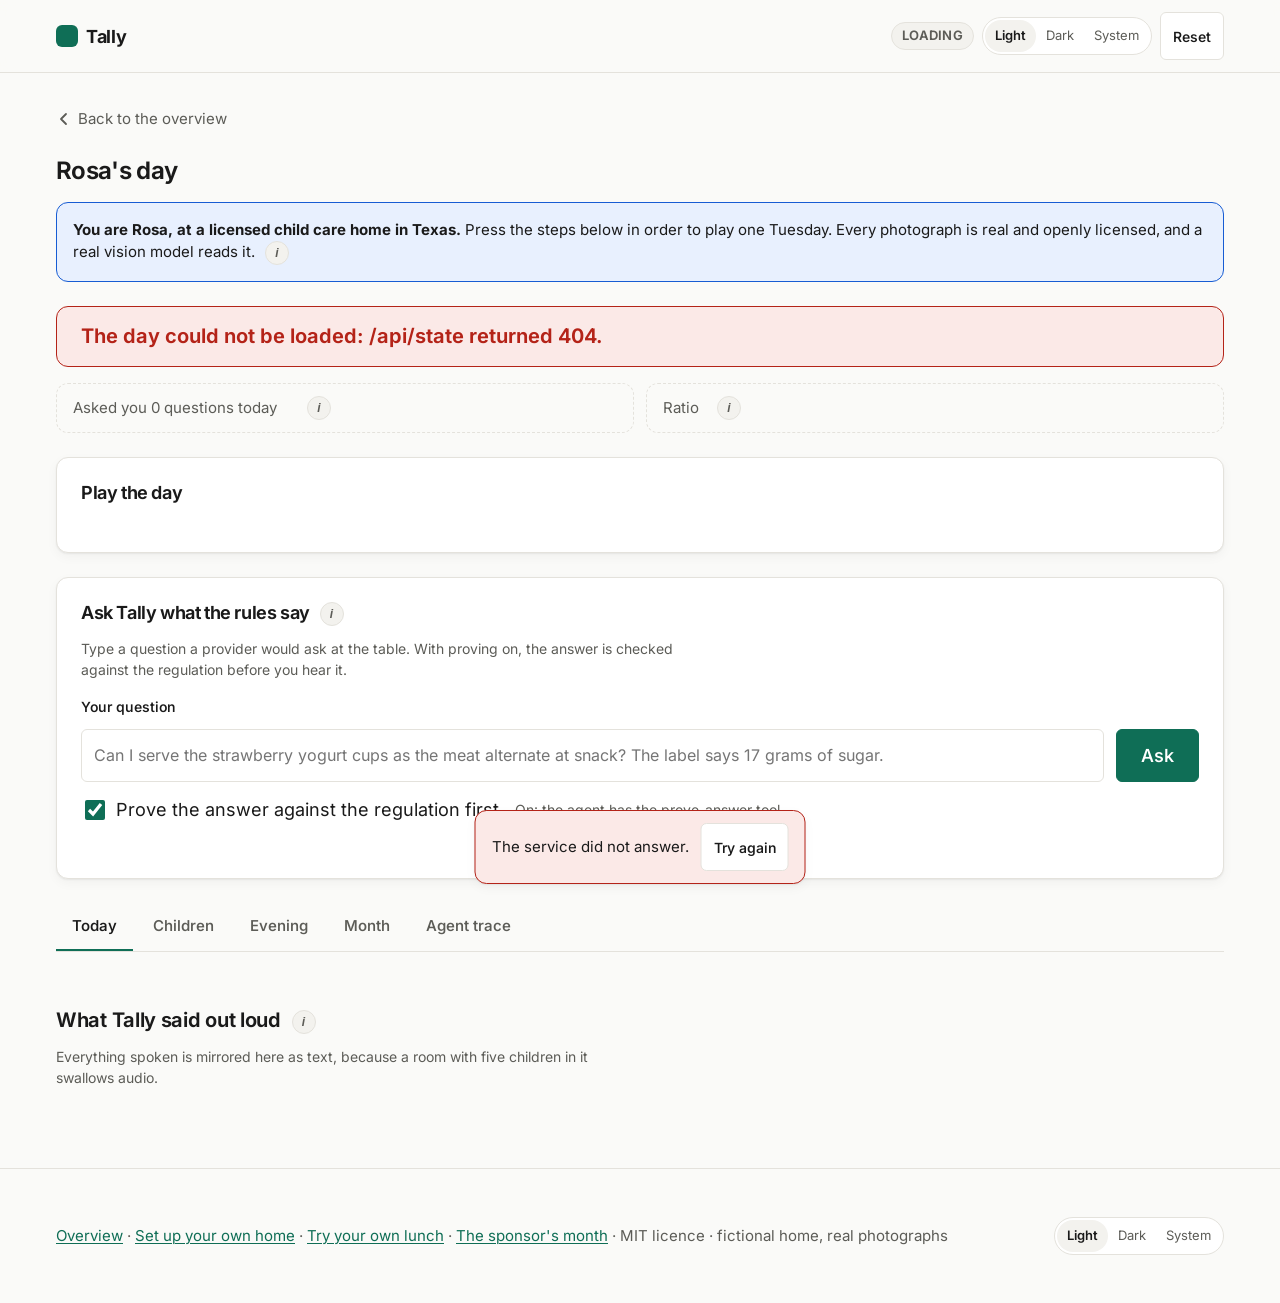
==== commit bc37fb2b: "Rebuild three mistranslated rules, treat IMPOSSIBLE as the rule she needs, and name the screen The f" ====
--- a/web/app.html
+++ b/web/app.html
@@ -56,6 +56,8 @@
   <a class="backlink" href="index.html"><svg width="16" height="16" viewBox="0 0 16 16" aria-hidden="true" fill="none" stroke="currentColor" stroke-width="1.8" stroke-linecap="round" stroke-linejoin="round"><path d="M10 3 L5 8 l5 5"/></svg>Back to the overview</a>
 
 
+  <h1 style="font-size:1.5rem;margin:0 0 var(--s4)">Rosa's day</h1>
+
   <div class="notice" style="margin-bottom:var(--s5)">
     <strong>You are Rosa, at a licensed child care home in Texas.</strong>
     Press the steps below in order to play one Tuesday. Every photograph is real and openly
@@ -85,7 +87,7 @@
     <p class="small muted" id="step-detail" style="margin-top:var(--s3);margin-bottom:0"></p>
   </section>
 
-  <section class="card" style="margin-bottom:var(--s5)" aria-labelledby="ask-h">
+  <section class="card" id="ask" style="margin-bottom:var(--s5)" aria-labelledby="ask-h">
     <h2 id="ask-h" style="font-size:1.125rem">Ask Tally what the rules say
       <button class="info" data-tip="prove_answer" data-label="proved answers"></button></h2>
     <p class="small muted" style="margin:var(--s1) 0 var(--s4)">Type a question a provider would ask
